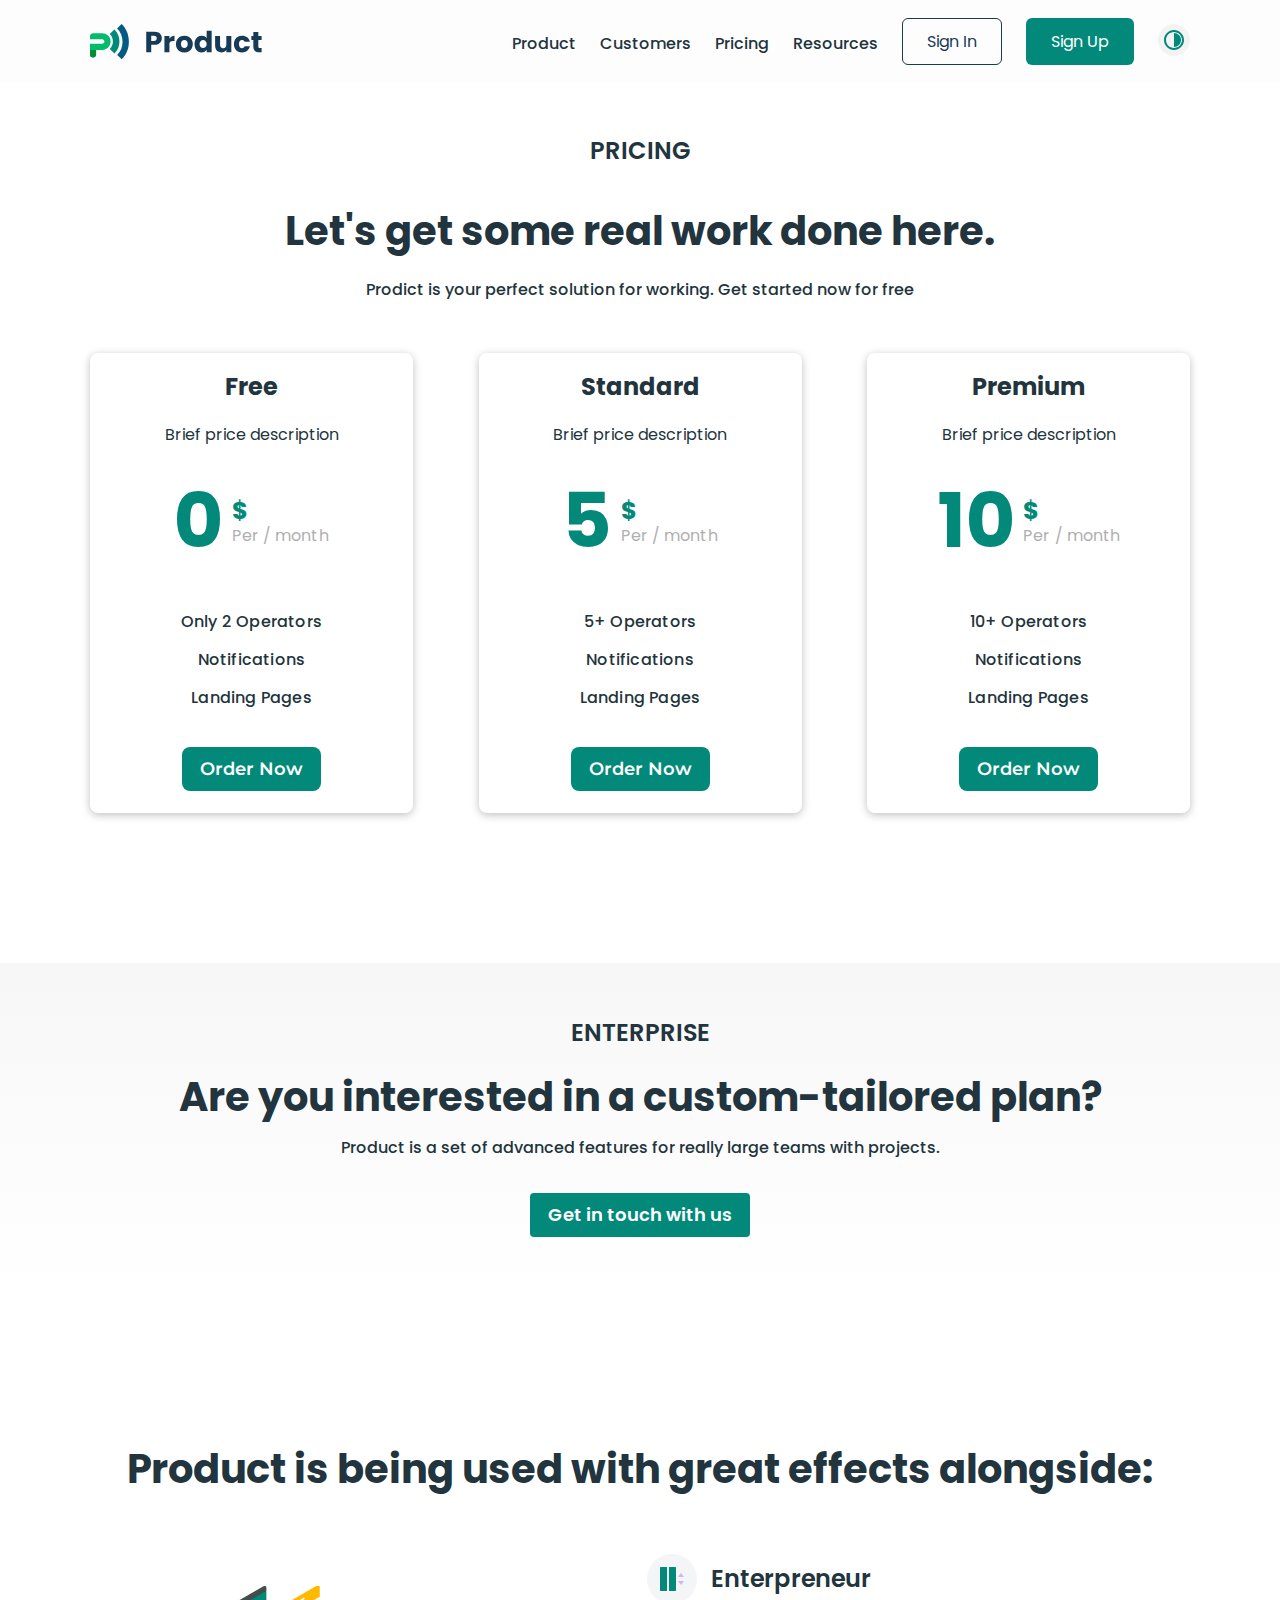
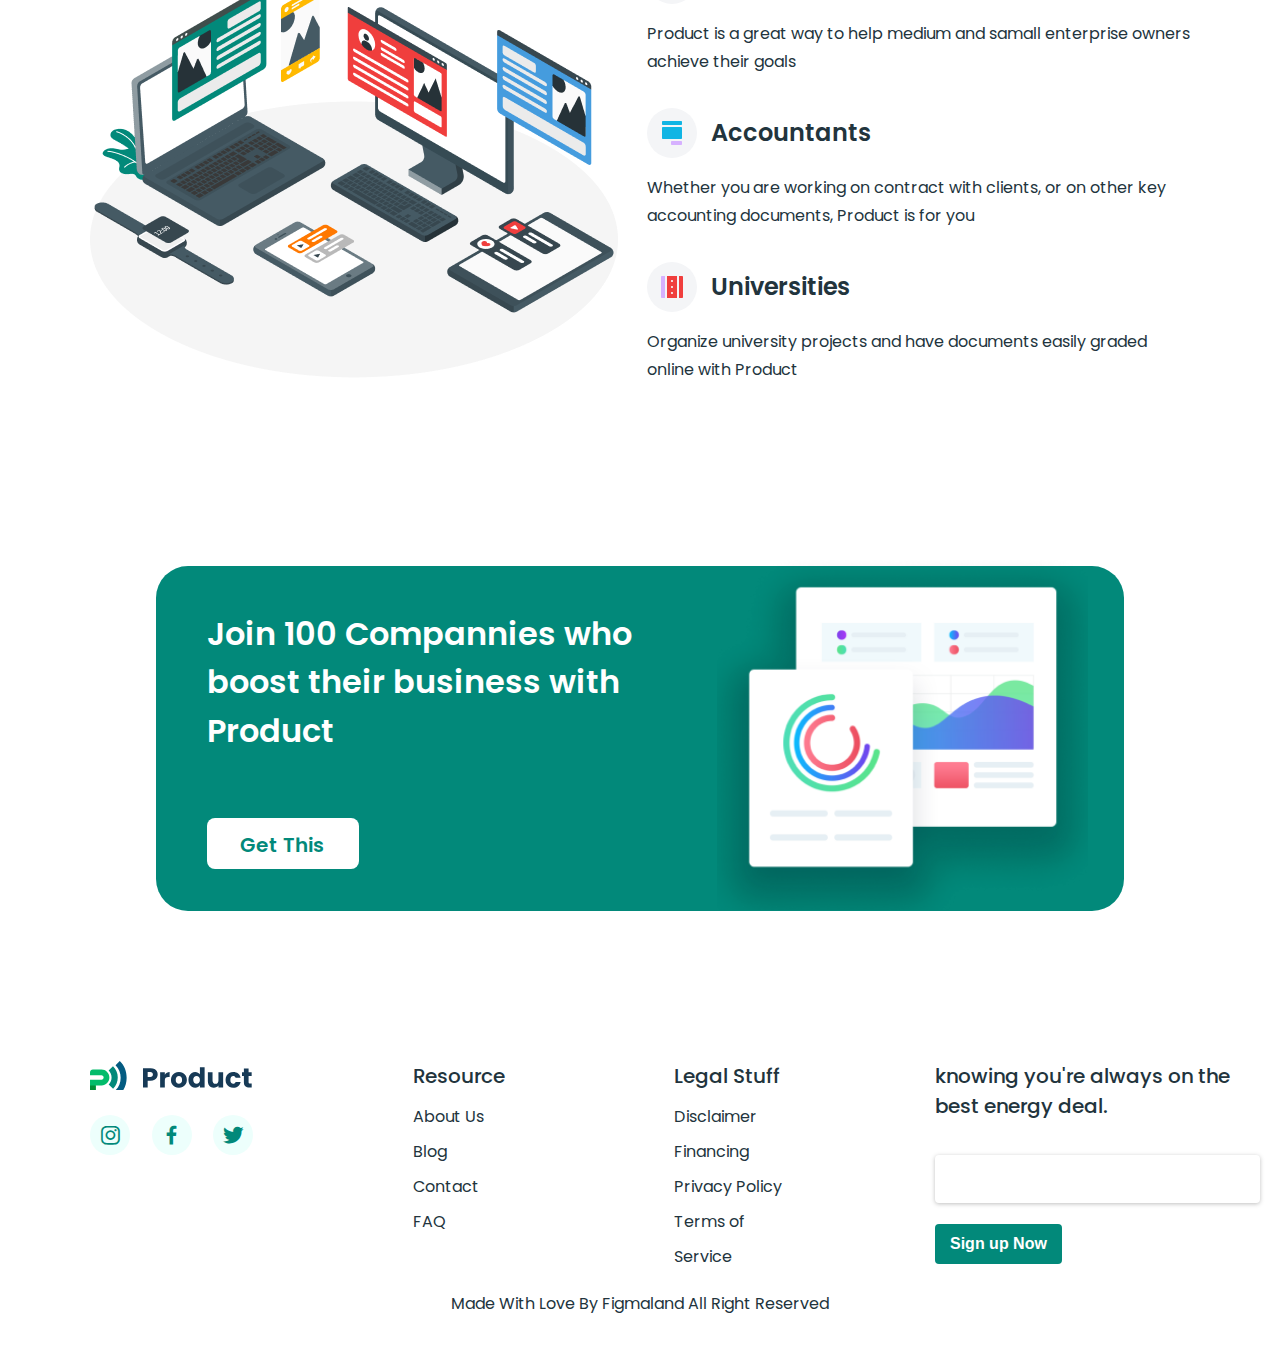
==== pricing.html @ 0b4092fb "change piricing" ====
<!DOCTYPE html>
<html lang="en">
<head>
    <meta charset="UTF-8">
    <meta http-equiv="X-UA-Compatible" content="IE=edge">
    <meta name="viewport" content="width=device-width, initial-scale=1.0">
    <title>MyProduct</title>
    <link rel="stylesheet" href="https://necolas.github.io/normalize.css/8.0.1/normalize.css">
    <link href='https://unpkg.com/boxicons@2.1.1/css/boxicons.min.css' rel='stylesheet'>
    <link rel="preconnect" href="https://fonts.googleapis.com">
    <link rel="preconnect" href="https://fonts.gstatic.com" crossorigin>
    <link href="https://fonts.googleapis.com/css2?family=Poppins:wght@400;500;600;700;800&display=swap" rel="stylesheet">
    <link rel="stylesheet" href="./css/col.css">
    <link rel="stylesheet" href="./css/pricing.css">
    <link rel="icon" href="imgs/logotip.svg">
</head>
<body>
    <section id="hero">
        <header class="header">
            <div class="container">
                <div class="header__site">
                    <div class="header__logo-box grow" id="logo"></div>
                    <nav class="header__nav nav" id="headerNav">
                            <button class="nav__close" id="closeBtn">
                                <i class='bx bx-x'></i>
                            </button>
                        <ul class="nav__list">
                            <li class="nav__item">
                                <a class="nav__link active" href="index.html">Product </a>
                            </li>
                            <li class="nav__item">
                                <a class="nav__link" href="#"> Customers</a>
                            </li>
                            <li class="nav__item">
                                <a class="nav__link" href="#"> Pricing</a>
                            </li>
                            <li class="nav__item">
                                <a class="nav__link" href="#">Resources</a>
                            </li>
                        </ul>
                        <div class="nav__btns">
                            <a class="header__btn sign-in" href="#">Sign In</a>
                            <a class="header__btn sign-up " href="#">Sign Up</a>
                        </div>
                    </nav>
                    <button class="header__dark darkBtn" id="darkSite">
                        <img class="darkBtn__img" class="" src="./imgs/sun-moon.svg" alt="dark-light">
                    </button>
                    <button id="menuBtn" class="header__menu">
                        <i class='bx bx-menu'></i>
                    </button>
                </div>
            </div>
       </header>
    </section>

    <section class="price">
        <div class="container">
            <div class="price__page">
                <div class="price__desc">
                    <span class="price__span">Pricing</span>
                    <h2 class="price__title title">Let's get some real work done here.</h2>
                    <p class="price__text text">Prodict is your perfect solution for working. Get started now for free</p>
                </div>
                <ul class="price__list">
                    <li class="price__item prc">
                        <h3 class="prc__title">Free</h3>
                        <p class="prc__text">Brief price description</p>
                        <div class="prc__box">
                            <p class="prc__nol">0</p>
                            <div class="prc__dlr-box">
                                <p class="prc__dlr">$</p>
                                <p class="prc__time">Per / month</p>
                            </div>
                        </div>
                        <ul class="prc__list">
                            <li class="prc__item">
                                Only 2 Operators
                            </li>
                            <li class="prc__item">
                                Notifications
                            </li>
                            <li class="prc__item">
                                Landing Pages
                            </li>
                        </ul>
                        <a class="prc__btn" href="#">Order Now</a>
                    </li>
                    <li class="price__item prc">
                        <h3 class="prc__title">Standard</h3>
                        <p class="prc__text">Brief price description</p>
                        <div class="prc__box">
                            <p class="prc__nol">5</p>
                            <div class="prc__dlr-box">
                                <p class="prc__dlr">$</p>
                                <p class="prc__time">Per / month</p>
                            </div>
                        </div>
                        <ul class="prc__list">
                            <li class="prc__item">
                                5+ Operators
                            </li>
                            <li class="prc__item">
                                Notifications
                            </li>
                            <li class="prc__item">
                                Landing Pages
                            </li>
                        </ul>
                        <a class="prc__btn" href="#">Order Now</a>
                    </li>
                    <li class="price__item prc">
                        <h3 class="prc__title">Premium</h3>
                        <p class="prc__text">Brief price description</p>
                        <div class="prc__box">
                            <p class="prc__nol">10</p>
                            <div class="prc__dlr-box">
                                <p class="prc__dlr">$</p>
                                <p class="prc__time">Per / month</p>
                            </div>
                        </div>
                        <ul class="prc__list">
                            <li class="prc__item">
                                10+ Operators
                            </li>
                            <li class="prc__item">
                                Notifications
                            </li>
                            <li class="prc__item">
                                Landing Pages
                            </li>
                        </ul>
                        <a class="prc__btn" href="#">Order Now</a>
                    </li>
                </ul>
            </div>
        </div>
    </section>
    <section class="enter">
        <div class="container">
           <div class="enter__page">
                <span class="enter__span">ENTERPRISE</span>
                <h2 class="enter__title title">Are you interested  in a custom-tailored plan?</h2>
                <p class="enter__text text">Product is a set of advanced features for really large teams with projects.</p>
                <a class="enter__btn" href="#">Get in touch with us</a>
           </div>
        </div>
    </section>
    <section class="effects">
        <div class="container">
            <div class="effects__title-box">
                <h2 class="effects__title title">Product is being used with great effects alongside:</h2>
            </div>
            <div class="effects__page">
                <div class="effects__img-box">
                    <img class="effects__bigimg" src="./imgs/komputers.png" alt="komputers">
                </div>
                <ul class="effects__desc">
                    <li class="effects__item">
                        <div class="effects__name">
                            <img class="effects__img" src="./imgs/circle1.svg" alt="circle">
                            <h3 class="effects__title-job">Enterpreneur</h3>
                        </div>
                        <p class="effects__text">Product is a great way to help medium and samall enterprise owners achieve their goals</p>
                    </li>
                    <li class="effects__item">
                        <div class="effects__name">
                            <img class="effects__img" src="./imgs/circle2.svg" alt="circle">
                            <h3 class="effects__title-job">Accountants</h3>
                        </div>
                        <p class="effects__text">Whether you are working on contract with clients, or on other key accounting documents, Product is for you</p>
                    </li>
                    <li class="effects__item">
                        <div class="effects__name">
                            <img class="effects__img" src="./imgs/circle3.svg" alt="circle">
                            <h3 class="effects__title-job">Universities</h3>
                        </div>
                        <p class="effects__text">Organize university projects and have documents easily graded online with Product</p>
                    </li>
                </ul>
            </div>
        </div>
    </section>

    <aside class="helps">
        <div class="container">
            <div class="helps__box">
                <div class="helps__desc">
                    <h2 class="helps__title">Join 100 Compannies who boost their business with <br> Product</h2>
                    <a class="helps__btn" href="#">
                        Get This
                    </a>
                </div>
                <div class="helps__img-box">
                    <img class="helps__img" src="./imgs/aside-img.png" alt="structura">
                </div>
            </div>
        </div>
    </aside>

    <footer class="footer">
        <div class="container">
            <div class="footer__content">
                <div class="footer__media media">
                    <div class="footer__img-box"></div>
                    <ul class="media__list row middle">
                        <li class="media__item">
                            <i class='bx bxl-instagram'></i>
                        </li>
                        <li class="media__item">
                            <i class='bx bxl-facebook'></i>
                        </li>
                        <li class="media__item">
                            <i class='bx bxl-twitter'></i>
                        </li>
                    </ul>
                </div>
                <div class="footer__list-box resource">
                    <h3 class="resource__title">
                       Resource
                    </h3>
                    <ul class="resource__list">
                        <li class="resource__item">
                            <a class="resource__link" href="#">About Us</a>
                        </li>
                        <li class="resource__item">
                            <a class="resource__link" href="#">Blog</a>
                        </li>
                        <li class="resource__item">
                            <a class="resource__link" href="#">Contact</a>
                        </li>
                        <li class="resource__item">
                            <a class="resource__link" href="#">FAQ</a>
                        </li>
                    </ul>
                </div>
                <div class="footer__list-box resource">
                    <h3 class="resource__title">
                        Legal Stuff
                    </h3>
                    <ul class="resource__list">
                        <li class="resource__item">
                            <a class="resource__link" href="#">Disclaimer</a>
                        </li>
                        <li class="resource__item">
                            <a class="resource__link" href="#">Financing</a>
                        </li>
                        <li class="resource__item">
                            <a class="resource__link" href="#">Privacy Policy</a>
                        </li>
                        <li class="resource__item">
                            <a class="resource__link" href="#">Terms of Service</a>
                        </li>
                    </ul>
                </div>
                <form class="footer__form form">
                   <p class="form__text">knowing you're always on the best energy deal. </p>
                   <input class="form__input" type="text">
                   <button class="form__btn" type="submit">
                    Sign up Now
                   </button>
                </form>
            </div>
            <span class="footer__span">Made With Love By Figmaland All Right Reserved 
            </span>
        </div>
    </footer>

    <script src="js/main.js"></script>

</body>
</html>
---- css/col.css ----
*{
    margin: 0;
    padding: 0;
    box-sizing: border-box;
}

.container{
    margin: 0 auto;
}

.row{
    display: flex;
    flex-flow: row wrap;
}

.between{
    justify-content: space-between;
}

.around{
    justify-content: space-around;
}

.evenly{
    justify-content: space-evenly;
}

.middle{
    align-items: center;
}

.center{
    text-align: center;
    justify-content: center;
}

.col-1{
    max-width: 8.33333%;
    flex-basis: 8.33333%;
}
.col-2{
    max-width: 16.66666%;
    flex-basis: 16.66666%;
}
.col-3{
    max-width: 25%;
    flex-basis: 25%;
}
.col-4{
    max-width: 33.33333%;
    flex-basis: 33.33333%;
}
.col-5{
    max-width: 41.66666%;
    flex-basis: 41.66666%;
}
.col-6{
    max-width: 50%;
    flex-basis: 50%;
}
.col-7{
    max-width: 58.33333%;
    flex-basis: 58.33333%;
}
.col-8{
    max-width: 66.66666%;
    flex-basis: 66.66666%;
}
.col-9{
    max-width: 75%;
    flex-basis: 75%;
}
.col-10{
    max-width: 83.33333%;
    flex-basis: 83.33333%;
}
.col-11{
    max-width: 91.66666%;
    flex-basis: 91.66666%;
}
.col-12{
    max-width: 100%;
    flex-basis: 100%;
}

.design-item{
    margin-bottom: 194px;
}

.teamworks{
    flex-direction: row-reverse;
}

.name{
    margin-bottom: 5px;
    font-weight: bold;
    font-size: 28px;
    line-height: 32px;
    color: #56597a;
}

.from{
    font-size: 16px;
    line-height: 32px;
    color: #ababab;
}

.site-brands{
    margin-bottom: 83px;
}
---- css/pricing.css ----
@import url('https://fonts.googleapis.com/css2?family=Montserrat:wght@500;600;700&display=swap');

*,
*::after,
*::before {
    padding: 0;
    margin: 0;
    box-sizing: border-box;
}

.dark {
    --bg-color2: #1f2e35;
    --bg-color: #1f2e35;
    --text-color: #fff;
    --btn-color: #fff;
    --logo-img: url('../imgs/logo-dark.svg');
    --bg-img1: url('../imgs/Bg-dark.svg');
    --bg-img2: url('../imgs/bg-dark2.svg');
    --bg-color3: #22343d;

}

:root {
    --bg-color2: #fff;
    --bg-color: #e5e5e518;
    --text-color: #22343d;
    --primary-color: #02897a;
    --btn-color: #173a56;
    --logo-img: url('../imgs/logo-white (2).svg');
    --bg-img1: url('../imgs/Bg-img.svg');
    --bg-img2: url('../imgs/bg-img2.svg');
    --mont-family:  'Montserrat', sans-serif;
    --bg-color3:  linear-gradient(180deg, #F7F7F7 0%, rgba(247, 247, 247, 0) 100%);
}

body {
    font-family: 'Poppins', sans-serif;
    display: flex;
    flex-direction: column;
    min-height: 100vh;
    background-color: var(--bg-color2);
}

.container{
    max-width: 1140px;
    width: 100%;
    padding: 0 20px;
}

ul {
    list-style-type: none;
}

a {
    text-decoration: none;
}

.grow {
    flex-grow: 1;
}

.title {
    font-weight: bold;
    font-size: 40px;
    line-height: 60px;
    text-align: center;
    color: var(--text-color);
}

.text {
    font-weight: 500;
    font-size: 16px;
    line-height: 26px;
    color: var(--text-color);
}

/* Header */

#hero {
    background-color: var(--bg-color);
}

.header__site {
    padding: 18px 0;
    position: relative;
}

.header__site {
    display: flex;
    flex-direction: row;
    align-items: center;
    justify-content: space-between;
}

.header__logo-box {
    width: 178px;
    height: 36px;
    background-image: var(--logo-img);
    background-repeat: no-repeat;
    background-size: contain;
}

.header__nav {
    display: flex;
    flex-direction: row;
    align-items: center;
    justify-content: space-between;
}

.nav__list {
    display: flex;
    flex-direction: row;
    align-items: center;
    justify-content: space-between;
}

.nav__item {
    margin-right: 24px;
    padding-top: 5px;
}

.nav__link {
    font-weight: 500;
    font-size: 16px;
    line-height: 28px;
    color: var(--text-color);
}

.nav__btns {
    display: flex;
    flex-direction: row;
    align-items: center;
    justify-content: space-between;
}

.header__btn {
    margin-right: 24px;
    padding: 10px 24px;
    border: 1px solid var(--btn-color);
    border-radius: 6px;
}
.sign-in {
    color: var(--btn-color);
}

.sign-up {
    color: #fff;
    background-color: var(--primary-color);
    border-color: transparent;
}

.darkBtn {
    border: none;
    background-color: transparent;
    cursor: pointer;
}

.darkBtn:hover{
    opacity: 0.5;
}

.darkBtn__img {
    width: 32px;
    height: 32px;
}

.header__menu {
    border: none;
    background-color: transparent;
    display: none;
}

.bx-menu {
    font-size: 35px;
    color: var(--btn-color);
}

.nav__close {
    position: absolute;
    top: 0;
    left: 0;
    border: none;
    background-color: transparent;
    display: none;
}

.bx-x {
    font-size: 35px;
    color: #fff;
}



/* PRICE */

.price {
    padding: 50px 0 150px 0;
}

.price__desc {
    display: flex;
    flex-direction: column;
    align-items: center;
    justify-content: center;
}

.price__span {
    font-weight: 600;
    font-size: 24px;
    line-height: 36px;
    color: var(--text-color);
    margin-bottom: 32px;
    text-transform: uppercase;
}

.price__title {
    margin-bottom: 16px;
    font-weight: bold;
    font-size: 40px;
    line-height: 60px;
    text-align: center;
    color: var(--text-color);
}
.price__text {
    margin-bottom: 50px;
}
.price__list {
    display: flex;
    flex-direction: row;
    align-items: center;
    justify-content: space-between;
}
.price__item {
    padding-top: 23px;
    width: 323px;
    height: 460px;
    box-shadow: 0px 2px 8px rgba(0, 0, 0, 0.25);
    border-radius: 8px;
    background-color: #fff;
    display: flex;
    flex-direction: column;
    align-items: center;
    justify-content: center;
    transition: all 0.3s ease;
}

.price__item:hover {
    background-color: #02897a;
}
.price__item:hover .prc__title {
    color: #fff;
}
.price__item:hover .prc__text {
    color: #fff;
}
.price__item:hover .prc__nol {
    color: #fff;
}
.price__item:hover .prc__dlr {
    color: #fff;
}
.price__item:hover .prc__item {
    color: #fff;
}
.price__item:hover .prc__btn {
    color: #02897a;
    background-color: #fff;
}

.prc__title {
    font-weight: bold;
    font-size: 24px;
    line-height: 40px;
    color: #22343D;
    margin-bottom: 8px;
}
.prc__text {
    font-size: 16px;
    line-height: 40px;
    color: #22343D;
    margin-bottom: 16px;
}
.prc__box {
    display: flex;
    align-items: center;
    margin-bottom: 40px;
}
.prc__nol {
    font-weight: bold;
    font-size: 76px;
    line-height: 100px;
    text-align: center;
    letter-spacing: 0.2px;
    color: #02897a;
}
.prc__dlr-box {
    margin-left: 8px;
}
.prc__dlr {
    font-weight: bold;
    font-size: 24px;
    line-height: 30px;
    letter-spacing: 0.1px;
    color: #02897a;

}
.prc__time {
    font-size: 16px;
    line-height: 19px;
    letter-spacing: 0.1px;
    color: #AFAFAF;
}
.prc__list {
    margin-bottom: 38px;
}
.prc__item {
    font-weight: 500;
    font-size: 16px;
    line-height: 22px;
    letter-spacing: 0.2px;
    color: #22343D;
    text-align: center;
}

.prc__item:not(:last-child) {
    margin-bottom: 16px;
}

.prc__btn {
    font-family: var(--mont-family);
    padding: 11px 18px;
    background-color: #02897a;
    border-radius: 8px;
    font-weight: 600;
    font-size: 18px;
    line-height: 22px;
    color: #fff;
    margin-bottom: 32px;
}

/* ENTERPIRICE */

.enter {
    padding: 52px 0;
    background: var(--bg-color3);
}

.enter__page {
    display: flex;
    flex-direction: column;
    align-items: center;
    justify-content: center;
}

.enter__span {
    font-weight: 600;
    font-size: 24px;
    line-height: 36px;
    color: var(--text-color);
    margin-bottom: 16px;
}
.enter__title {
    margin-bottom: 8px;
}

.enter__text {
    margin-bottom: 32px;
}

.enter__btn {
    padding: 11px 18px;
    background-color: var(--primary-color);
    color: #fff;
    border-radius: 4px;
    font-weight: 600;
    font-size: 18px;
    line-height: 22px;
}


/*  EFFECTS   */


.effects {
    padding: 150px 0 75px 0;

}
.effects__title-box {
    margin: 0 auto;

}
.effects__title {
    margin-bottom: 55px;
}
.effects__page {
    display: flex;
    align-items: center;
    justify-content: space-between;
}

.effects__bigimg {
    width: 528px;
    height: 392px;
    object-fit: cover;
}

.effects__desc {
    width: 543px;
}

.effects__item {
    margin-bottom:  32px;
    
}
.effects__name {
    display: flex;
    align-items: center;
    margin-bottom: 16px;
}

.effects__img {
    width: 50px;
    height: 50px;
    margin-right: 14px;
}

.effects__title-job {
    font-weight: 600;
    font-size: 24px;
    line-height: 36px;
    text-align: center;
    color: var(--text-color);
}

.effects__text {
    font-size: 16px;
    line-height: 28px;
    display: flex;
    align-items: center;
    color: var(--text-color);
}


/* background: linear-gradient(180deg, #F7F7F7 0%, rgba(247, 247, 247, 0) 100%); */


/* ACIDE */

.helps {
    padding: 75px 0;
    display: flex;
}

.helps__box {
    width: 968px;
    height: 345px;
    display: flex;
    align-items: center;
    background-color: var(--primary-color);
    border-radius: 32px;
    margin: 0 auto;
}
.helps__desc {
    padding: 49px 0px 56px 51px;

}
.helps__title {
    font-weight: 600;
    font-size: 32px;
    line-height: 151.4%;
    color: #fff;
    margin-bottom: 75px;
    width: 510px;
}
.helps__btn {
    background: #fff;
    border-radius: 8px;
    font-weight: 600;
    font-size: 20px;
    line-height: 30px;
    color: var(--primary-color);
    padding: 13px 35px 10px 33px;
}

.helps__img {
    width: 371px;
    height: 350px;
    object-fit: cover;
}


/* footer */



.footer {
    padding: 75px 0 50px 0;
}

.footer__content {
    display: flex;
    flex-direction: row;
    justify-content: space-between;
    margin-bottom: 15px;
}

.footer__media {
    margin-right: 160px;
}

.footer__img-box {
    width: 163px;
    height: 29px;
    background-image: var(--logo-img);
    background-size: cover;
    background-repeat: no-repeat;
    margin-bottom: 25px;
}
.media__list {
    width: 163px;
    display: flex;
    align-items: center;
    justify-content: space-between;
}
.media__item {
    width: 40px;
    height: 40px;
    border-radius: 50%;
    background-color: #edfffc;
    display: flex;
    justify-content: center;
    align-items: center;
}

.bxl-instagram {
    color: var(--primary-color);
    font-size: 25px;
}
.bxl-facebook {
    color: var(--primary-color);
    font-size: 25px;
}
.bxl-twitter {
    color: var(--primary-color);
    font-size: 25px;
}

.resource {
    margin-right: 130px;
}
.resource__title {
    font-weight: 500;
    font-size: 20px;
    line-height: 30px;
    color: var(--text-color);
    margin-bottom: 8px;
}
.resource__list {
    width: 131px;
}

.resource__link {
    font-size: 16px;
    line-height: 35px;
    color: var(--text-color);
}


.form__text {
    font-weight: 500;
    font-size: 20px;
    line-height: 30px;
    color: var(--text-color);
    margin-bottom: 34px;
}
.form__input {
    width: 325px;
    height: 48px;
    margin-bottom: 21px;
    filter: drop-shadow(0px 1px 2px rgba(0, 0, 0, 0.25));
    padding: 10px;
    border-radius: 4px;
    border: 1px solid transparent;
    background-color: #fff;
}

.form__input:focus {
    outline: none;
}
.form__btn {
    padding: 8px 15px;
    background-color: var(--primary-color);
    font-weight: bold;
    font-size: 16px;
    line-height: 24px;
    text-align: center;
    color: #fff;
    border-radius: 4px;
    border: none;
}

.form__btn:focus{
    outline: none;
}


.footer__span {
    font-size: 16px;
    line-height: 30px;
    color: var(--text-color);
    display: flex;
    justify-content: center;
}



@media screen and (max-width: 900px){
    .container {
        width: 90%;
        padding: 0;
    }

    .header {
        width: 100%;
        box-shadow: 0px -2px 8px rgba(0, 0, 0, 0.25);
    }

    .header__site {
        width: 100%;
    }

    .header__menu {
        display: block;
    }

    .header__nav{
        flex-direction: column;
        width: 100vw;
        height: 100vh;
        position: fixed;
        top: 0;
        right: -100%;
        padding-top: 90px;
        opacity: 0;
        transition: all 0.5s ease;
        background-color: rgba(0, 0, 0, 0.795);
        text-align: center;
    }

    .nav__item {
        margin-right: 0;
        padding-top: 0;
        border-bottom: 2px solid var(--primary-color)
    }

    .nav__item:not(:last-child) {
        margin-bottom: 24px;
    }

    
    .sign-in {
        margin-bottom: 24px;
        border-color: #fff;
        color: #fff;
        
    }

    .nav__close {
        display: block;
    }

    .header__site {
        position: relative;
    }

    .darkBtn {
        position: absolute;
        top: 20px;
        right: 35px;
    }

    .nav__btns {
        flex-direction: column;
        justify-content: center;
        position: relative;
        top: -70px;
        left: 4%;
    }

    .hero__row {
        flex-direction: column-reverse;
    }

    .hero__img {
        width: 100%;
        height: 90%;
    }

    .hero__desc {
        padding-top: 20px;
        width: 100%;
    }

    .hero__btns {
        display: flex;
        flex-direction: row;
    }

    /* BUILD */

    .build {
        padding-top: 100px;
    }


    .build__list {
        flex-flow: wrap;
        justify-content: center;
    }


    /* MANAGMENT */

    .managment__content {
        flex-direction: column-reverse;
    }

    .managment__imgbox {
        margin-bottom: 50px;
    }

    .managment__img {
        width: 100%;
        height: 90%;
    }

    .managment__info {
        width: 100%;
    }

    .managment__title {
        margin-bottom: 16px;
    }

    /* SUPPORT */

    .support__content {
        flex-direction: column;
        padding-top: 20px;
    }

    .support__info {
        margin-left: 0;
    }

    .support__imgbox {
        margin-bottom: 50px;
    }

    .support__img {
        width: 100%;
        height: 90%;
    }

    .support__info {
        width: 100%;
    }

    /* EASY */

    .easy {
        width: 100%;
        padding: 73px 0; 
    }

    .easy__title {
        width: 100%;
        font-weight: bold;
        font-size: 32px;
    }

    .easy__text {
        width: 100%;
        font-weight: 500;
        font-size: 16px;
        line-height: 26px;
    }

    .easy__lists {
        flex-direction: column;
    }

    .process__item {
        width: 100%;
        margin: 0 5px;
    }

    .process__text {
        text-align: center;
        padding: 10px 25px;
        width: 100%;
        font-weight: 500;
        font-size: 16px;
        line-height: 24px;
        color: #2F281E;
    }

    .process__img {
        width: 90px;
        height: 90px;
    }

    /* strategies */

    .strategies__title {
        width: 100%;
    }

    .strategies__text {
        width: 100%;
    }

    .strategies__list {
        flex-direction: column;
        justify-content: stretch;
    }

    .strategies__item {
        width: 100%;
        border: none;
    }

    .strs__img {
        width: 100%;
        height: 100%;
    }

    .strategies__list {
        margin-bottom: 0;
    }

    .strategies__round {
        display: none;
    }

    /* PRICE */

    .price {
        padding: 0;
    }

    .price__desc {
        margin-bottom: 50px;
    }

    .price__list {
        flex-direction: column;
        align-items: center;
    }

    .price__item {
        width: 60%;
        height: 100%;
        margin-bottom: 32px;
    }


    /* CLIENTS */

    .clients__text {
        width: 100%;
    }

    .clients__title {
        text-align: center;
        width: 100%;
    }

    .clients__list {
        flex-direction: column;

    }

    .clients__item {
        width: 100%;
        height: 100%;
        margin-bottom: 32px;
    }

    /*  ACIDE  */

    .helps__box {
        flex-direction: column;
        width: 100%;
        height: 100%;
        align-items: center;
        text-align: center;
    }

    .helps__desc {
        width: 100%;
        height: 100%;
        padding: 17px 0 0 0;
        margin-bottom: 30px;
    }

    .helps__title {
        width: 100%;
        font-size: 32px;
        line-height: 151.4%;
    }

    .helps__img {
        width: 100%;
        height: 100%;
    }


    /* footer */

    .footer__content {
        flex-direction: column;
        width: 100%;
        align-items: center;
    }

    .footer__media {
        margin-right: 0;
        margin-bottom: 32px;
    }

    .form__input {
        width: 100%;
    }

    .footer__span {
        width: 100%;
    }

    .resource {
        width: 100%;
        margin-right: 0;
    }

    .footer__list-box {
        display: flex;
        flex-direction: column;
        justify-content: center;
        text-align: center;
        margin-bottom: 32px;
    }

    .resource__list {
        text-align: center;
        display: flex;
        flex-direction: column;
        justify-content: center;
        margin: 0 auto;
    }

    .form {
        display: flex;
        flex-direction: column;
        justify-content: center;
        align-items: center;
    }

    .form__text {
        width: 100%;
    }


}




@media screen and (max-width: 768px){

    
    .nav__list {
        flex-direction: column;
        text-align: center;
    }

    .nav__link {
        color: #fff;
        font-size: 20px;
    }


    .price__item {
        width: 90%;
        height: 100%;
    }
}


.show {
    opacity: 1;
    right: 0;
}

.test {
    display: none;
}

.none{
    display: none;
}
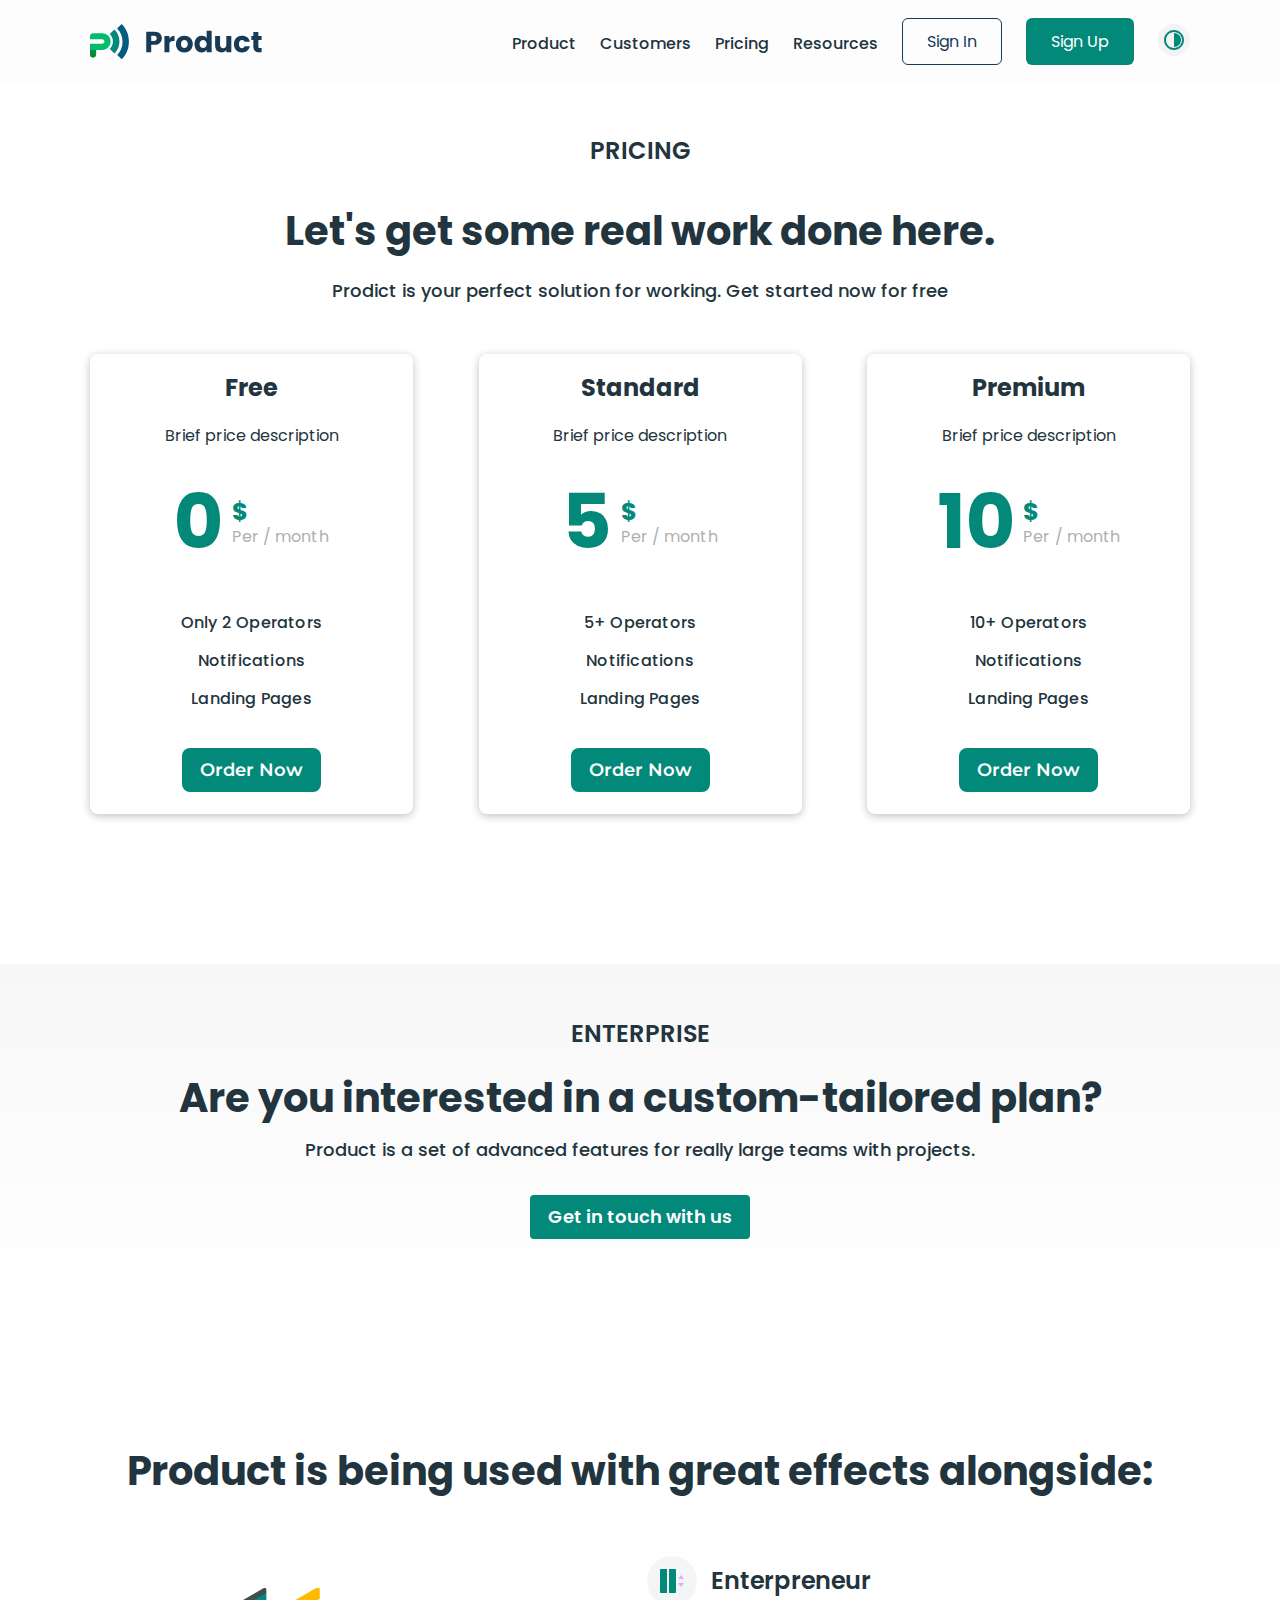
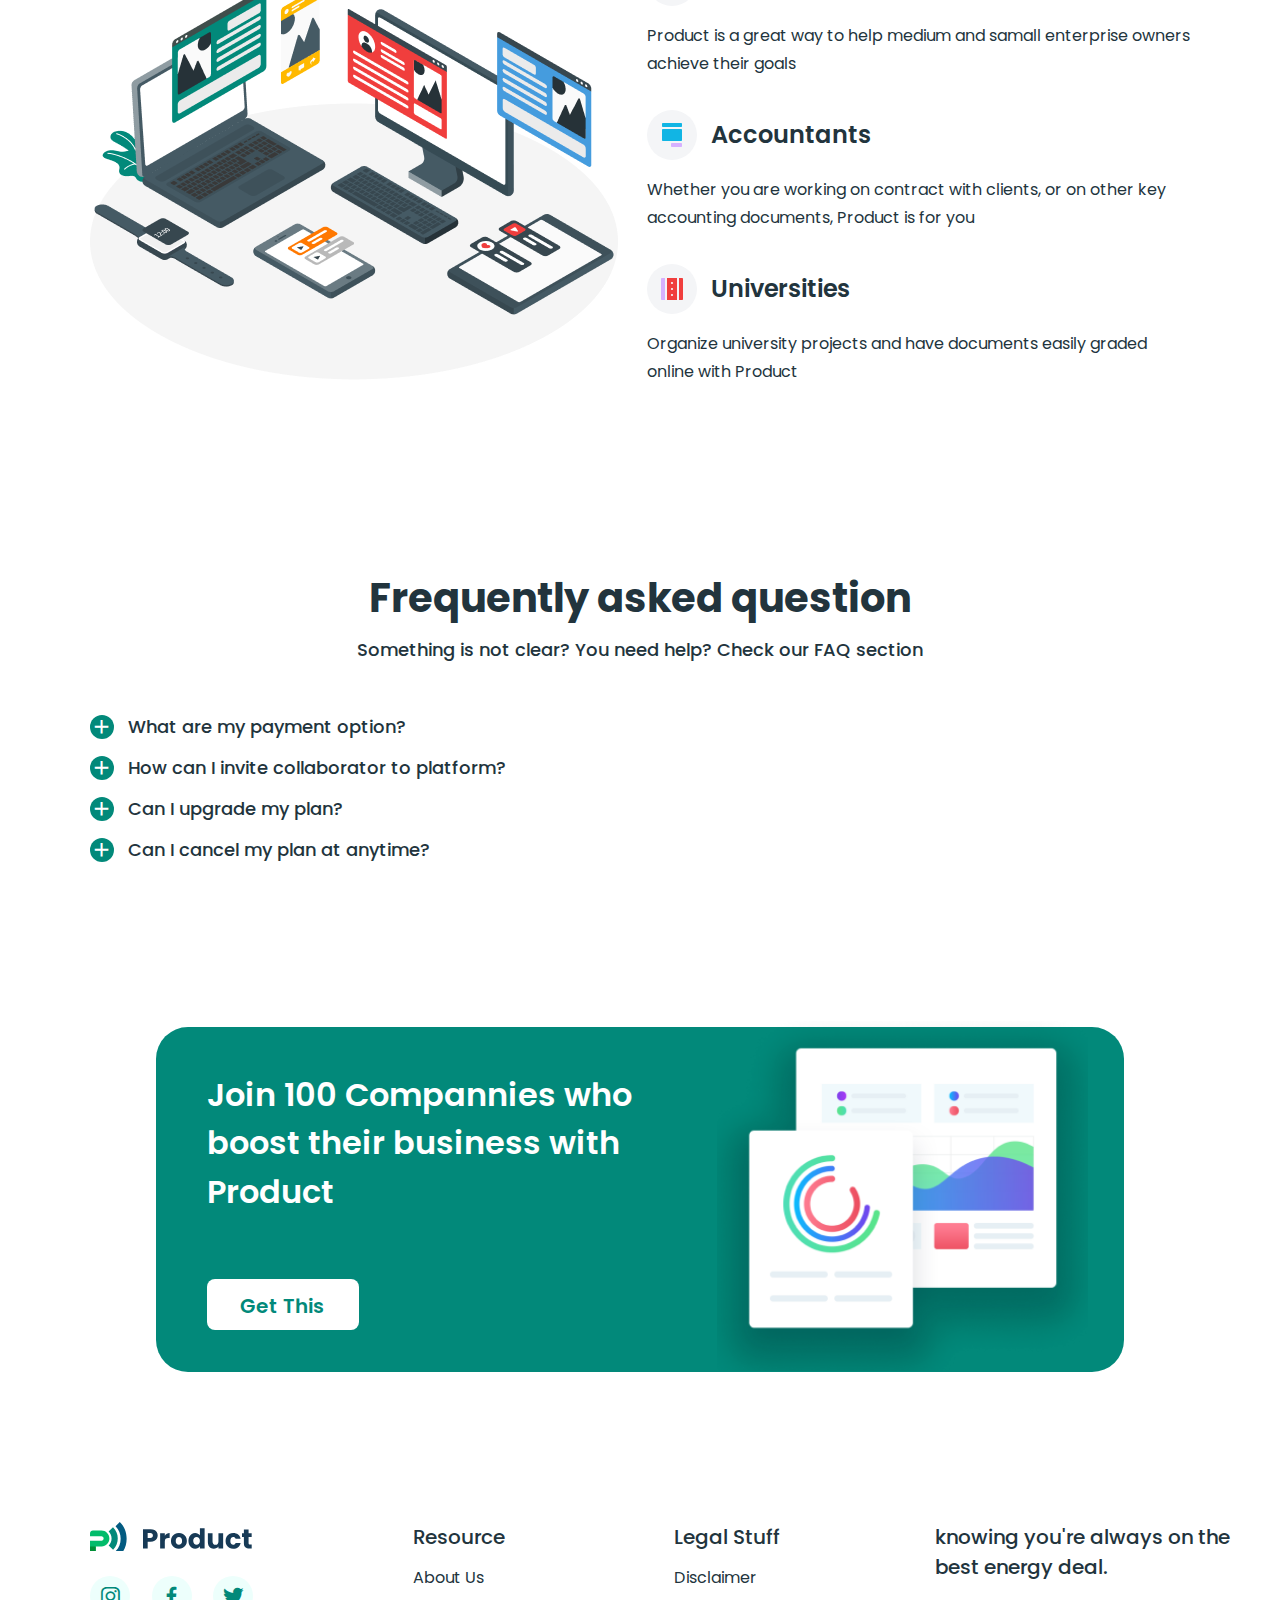
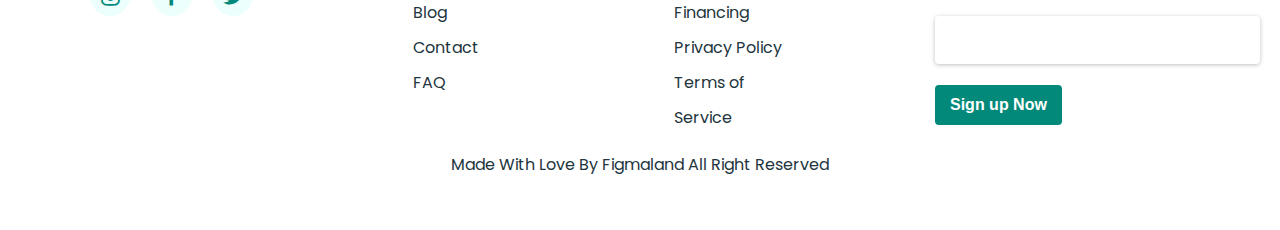
==== commit f43958a3: "changed page piricing" ====
--- a/pricing.html
+++ b/pricing.html
@@ -182,6 +182,45 @@
         </div>
     </section>
 
+    <section class="question">
+        <div class="container">
+            <div class="question__page">
+                <h2 class="question__title title">Frequently asked question</h2>
+                <p class="question__text text">Something is not clear? You need help? Check our FAQ section</p>
+            </div>
+            <ul class="question__list">
+                <li class="question__item">
+                    <div class="question__desc-box row middle">
+                        <button class="question__btn" id="plusModal"><i class='bx bx-plus' id="icon"></i></button>
+                        <h4 class="question__title-down">What are my payment option?</h4>
+                    </div>
+                    <p class="question__text-down" id="modalText">After creating your account you will have an oppurtunity to create your first project that will be associated withthe collaborators e-mail. An invitation  will be sent automatically. Then, invited user will have to confirm his account by e-mail and finish userd onboarding.</p>
+                </li>
+                <li class="question__item">
+                    <div class="question__desc-box row middle">
+                        <button class="question__btn" id="plusModal2"><i class='bx bx-plus' id="icon2"></i></button>
+                        <h4 class="question__title-down">How can I invite collaborator to platform?</h4>
+                    </div>
+                    <p class="question__text-down" id="modalText2">After creating your account you will have an oppurtunity to create your first project that will be associated withthe collaborators e-mail. An invitation  will be sent automatically. Then, invited user will have to confirm his account by e-mail and finish userd onboarding.</p>
+                </li>
+                <li class="question__item">
+                    <div class="question__desc-box row middle">
+                        <button class="question__btn" id="plusModal3"><i class='bx bx-plus' id="icon3"></i></button>
+                        <h4 class="question__title-down">Can I upgrade my plan?</h4>
+                    </div>
+                    <p class="question__text-down" id="modalText3">After creating your account you will have an oppurtunity to create your first project that will be associated withthe collaborators e-mail. An invitation  will be sent automatically. Then, invited user will have to confirm his account by e-mail and finish userd onboarding.</p>
+                </li>
+                <li class="question__item">
+                    <div class="question__desc-box row middle">
+                        <button class="question__btn" id="plusModal4"><i class='bx bx-plus' id="icon4"></i></button>
+                        <h4 class="question__title-down">Can I cancel my plan at anytime?</h4>
+                    </div>
+                    <p class="question__text-down" id="modalText4">After creating your account you will have an oppurtunity to create your first project that will be associated withthe collaborators e-mail. An invitation  will be sent automatically. Then, invited user will have to confirm his account by e-mail and finish userd onboarding.</p>
+                </li>
+            </ul>
+        </div>
+    </section>
+
     <aside class="helps">
         <div class="container">
             <div class="helps__box">
--- a/css/pricing.css
+++ b/css/pricing.css
@@ -69,8 +69,8 @@
 
 .text {
     font-weight: 500;
-    font-size: 16px;
-    line-height: 26px;
+    font-size: 18px;
+    line-height: 27px;
     color: var(--text-color);
 }
 
@@ -441,7 +441,64 @@
 }
 
 
-/* background: linear-gradient(180deg, #F7F7F7 0%, rgba(247, 247, 247, 0) 100%); */
+/* QUESTIONS */
+
+.question {
+    padding: 75px 0;
+}
+.question__page {
+    text-align: center;
+}
+.question__title {
+    margin-bottom: 8px;
+}
+
+.question__text {
+    margin-bottom: 50px;
+    font-size: 18px;
+    line-height: 27px;
+   
+}
+
+}
+.question__item {
+    padding-bottom: 22px;
+    border-bottom: 1px solid #e7e7e7;
+    margin-bottom: 16px;
+
+}
+.question__btn {
+    border-radius: 50%;
+    background-color: var(--primary-color);
+    width: 24px;
+    height: 24px;
+    border: none;
+    display: flex;
+    align-items: center;
+    margin-right: 14px;
+    cursor: pointer;
+}
+.bx-plus {
+    color: #fff;
+    font-size: 23px;
+}
+
+.question__desc-box {
+    margin-bottom: 14px;
+}
+.question__title-down {
+    font-weight: 500;
+    font-size: 18px;
+    line-height: 27px;
+    color: var(--text-color);
+}
+.question__text-down {
+    width: 920px;
+    font-size: 16px;
+    line-height: 24px;
+    color: var(--text-color);
+    display: none;
+}
 
 
 /* ACIDE */
@@ -687,166 +744,20 @@
         left: 4%;
     }
 
-    .hero__row {
-        flex-direction: column-reverse;
-    }
-
-    .hero__img {
-        width: 100%;
-        height: 90%;
-    }
-
-    .hero__desc {
-        padding-top: 20px;
-        width: 100%;
-    }
-
-    .hero__btns {
-        display: flex;
-        flex-direction: row;
-    }
-
-    /* BUILD */
-
-    .build {
-        padding-top: 100px;
-    }
-
-
-    .build__list {
-        flex-flow: wrap;
-        justify-content: center;
-    }
-
-
-    /* MANAGMENT */
-
-    .managment__content {
-        flex-direction: column-reverse;
-    }
-
-    .managment__imgbox {
-        margin-bottom: 50px;
-    }
-
-    .managment__img {
-        width: 100%;
-        height: 90%;
-    }
-
-    .managment__info {
-        width: 100%;
-    }
-
-    .managment__title {
-        margin-bottom: 16px;
-    }
-
-    /* SUPPORT */
-
-    .support__content {
-        flex-direction: column;
-        padding-top: 20px;
-    }
-
-    .support__info {
-        margin-left: 0;
-    }
-
-    .support__imgbox {
-        margin-bottom: 50px;
-    }
-
-    .support__img {
-        width: 100%;
-        height: 90%;
-    }
-
-    .support__info {
-        width: 100%;
-    }
-
-    /* EASY */
-
-    .easy {
-        width: 100%;
-        padding: 73px 0; 
-    }
-
-    .easy__title {
-        width: 100%;
-        font-weight: bold;
-        font-size: 32px;
-    }
-
-    .easy__text {
-        width: 100%;
-        font-weight: 500;
-        font-size: 16px;
-        line-height: 26px;
-    }
-
-    .easy__lists {
-        flex-direction: column;
-    }
-
-    .process__item {
-        width: 100%;
-        margin: 0 5px;
-    }
-
-    .process__text {
+    .title {
+        width: 100%;
         text-align: center;
-        padding: 10px 25px;
-        width: 100%;
-        font-weight: 500;
-        font-size: 16px;
-        line-height: 24px;
-        color: #2F281E;
-    }
-
-    .process__img {
-        width: 90px;
-        height: 90px;
-    }
-
-    /* strategies */
-
-    .strategies__title {
-        width: 100%;
-    }
-
-    .strategies__text {
-        width: 100%;
-    }
-
-    .strategies__list {
-        flex-direction: column;
-        justify-content: stretch;
-    }
-
-    .strategies__item {
-        width: 100%;
-        border: none;
-    }
-
-    .strs__img {
-        width: 100%;
-        height: 100%;
-    }
-
-    .strategies__list {
-        margin-bottom: 0;
-    }
-
-    .strategies__round {
-        display: none;
+    }
+
+    .text {
+        width: 100%;
+        text-align: center;
     }
 
     /* PRICE */
 
     .price {
-        padding: 0;
+        padding: 50px 0 0 0;
     }
 
     .price__desc {
@@ -864,28 +775,56 @@
         margin-bottom: 32px;
     }
 
-
-    /* CLIENTS */
-
-    .clients__text {
-        width: 100%;
-    }
-
-    .clients__title {
+    .price__text {
         text-align: center;
-        width: 100%;
-    }
-
-    .clients__list {
+    }
+
+    /* EFFECTS */
+
+    .effects__page {
         flex-direction: column;
-
-    }
-
-    .clients__item {
+    }
+
+    .effects__bigimg {
         width: 100%;
         height: 100%;
-        margin-bottom: 32px;
-    }
+    }
+
+    .effects__item {
+        width: 100%;
+    }
+
+    .effects__name {
+        width: 100%;
+        display: flex;
+    }
+
+    .effects__img {
+        margin-right: 0;
+    }
+
+    .effects__text {
+        width: 90%;
+    }
+
+    .effects__title-job {
+        width: 100%;
+    }
+
+    /*    QUESTION    */
+
+    .question__desc-box {
+        width: 100%;
+        /* display: flex; */
+    }
+
+    .border {
+        width: 100%;
+    }
+
+    /* .question__title-down {
+        width: 100%;
+    } */
 
     /*  ACIDE  */
 
@@ -1007,4 +946,13 @@
 
 .none{
     display: none;
+}
+
+.mode {
+    display: block;
+}
+
+.bx-minus {
+    font-size: 23px;
+    color: #fff;
 }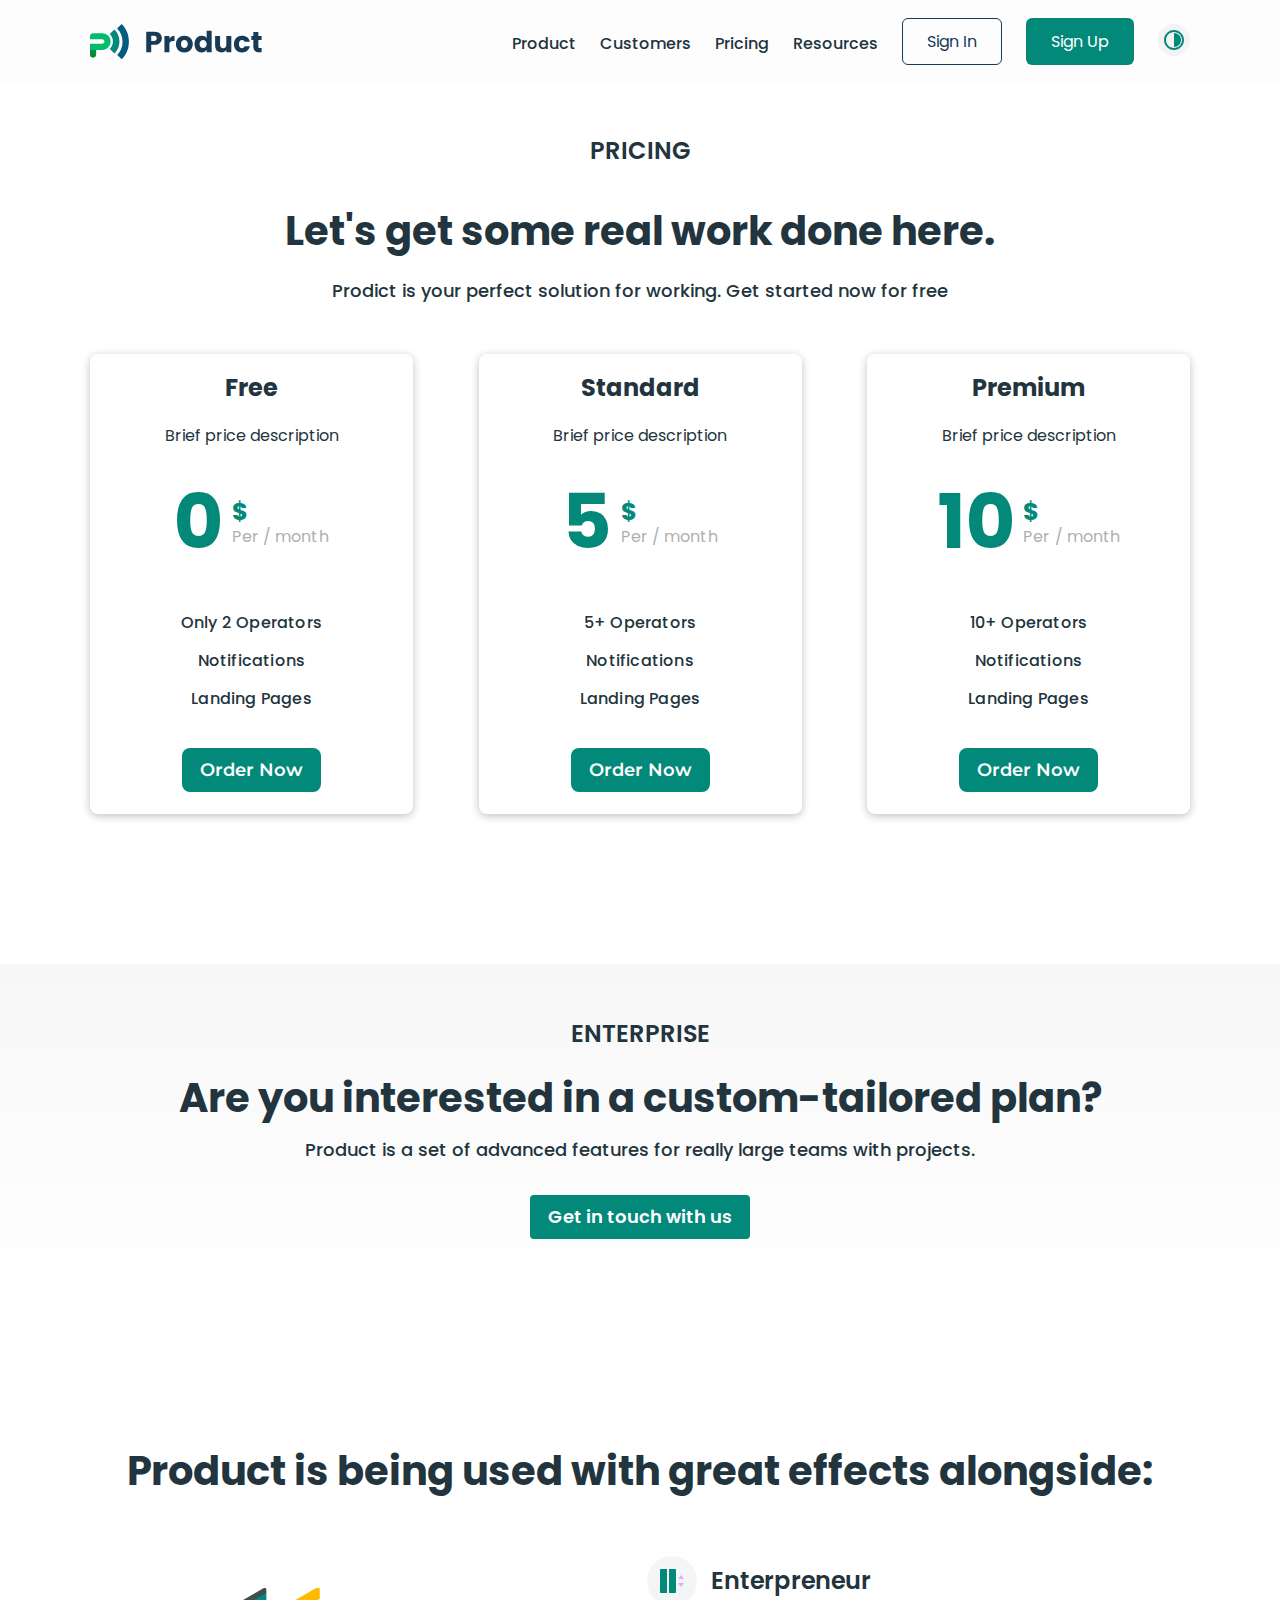
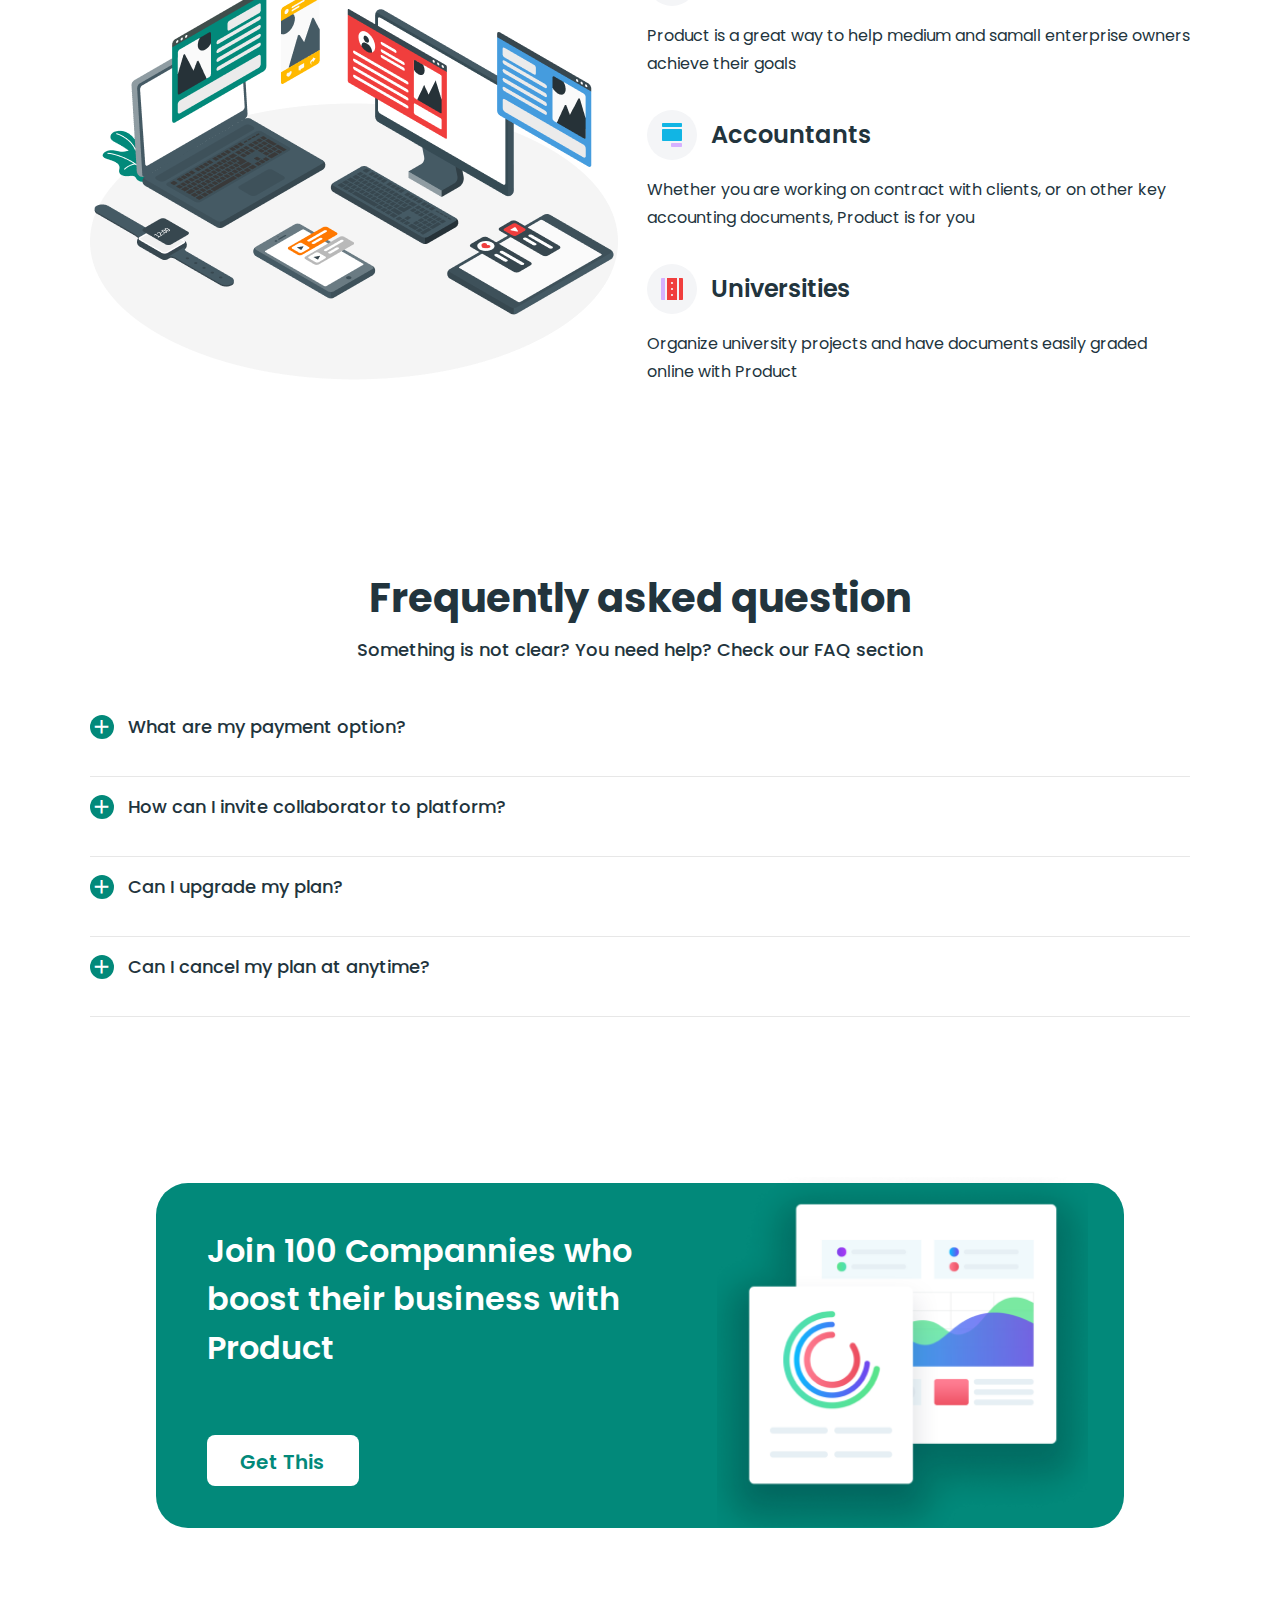
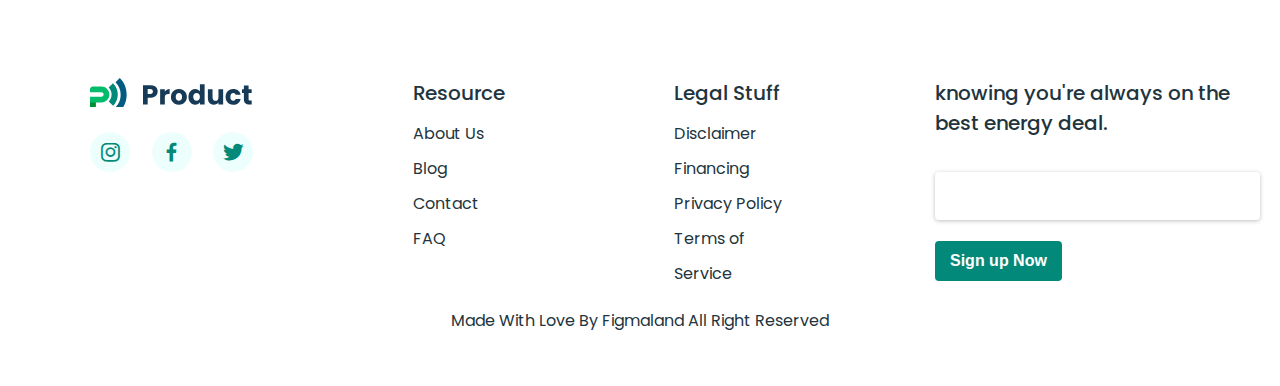
==== commit a93e977f: "change piricing" ====
--- a/pricing.html
+++ b/pricing.html
@@ -190,28 +190,28 @@
             </div>
             <ul class="question__list">
                 <li class="question__item">
-                    <div class="question__desc-box row middle">
+                    <div class="question__desc-box">
                         <button class="question__btn" id="plusModal"><i class='bx bx-plus' id="icon"></i></button>
                         <h4 class="question__title-down">What are my payment option?</h4>
                     </div>
                     <p class="question__text-down" id="modalText">After creating your account you will have an oppurtunity to create your first project that will be associated withthe collaborators e-mail. An invitation  will be sent automatically. Then, invited user will have to confirm his account by e-mail and finish userd onboarding.</p>
                 </li>
                 <li class="question__item">
-                    <div class="question__desc-box row middle">
+                    <div class="question__desc-box">
                         <button class="question__btn" id="plusModal2"><i class='bx bx-plus' id="icon2"></i></button>
                         <h4 class="question__title-down">How can I invite collaborator to platform?</h4>
                     </div>
                     <p class="question__text-down" id="modalText2">After creating your account you will have an oppurtunity to create your first project that will be associated withthe collaborators e-mail. An invitation  will be sent automatically. Then, invited user will have to confirm his account by e-mail and finish userd onboarding.</p>
                 </li>
                 <li class="question__item">
-                    <div class="question__desc-box row middle">
+                    <div class="question__desc-box">
                         <button class="question__btn" id="plusModal3"><i class='bx bx-plus' id="icon3"></i></button>
                         <h4 class="question__title-down">Can I upgrade my plan?</h4>
                     </div>
                     <p class="question__text-down" id="modalText3">After creating your account you will have an oppurtunity to create your first project that will be associated withthe collaborators e-mail. An invitation  will be sent automatically. Then, invited user will have to confirm his account by e-mail and finish userd onboarding.</p>
                 </li>
                 <li class="question__item">
-                    <div class="question__desc-box row middle">
+                    <div class="question__desc-box">
                         <button class="question__btn" id="plusModal4"><i class='bx bx-plus' id="icon4"></i></button>
                         <h4 class="question__title-down">Can I cancel my plan at anytime?</h4>
                     </div>
--- a/css/pricing.css
+++ b/css/pricing.css
@@ -460,7 +460,6 @@
    
 }
 
-}
 .question__item {
     padding-bottom: 22px;
     border-bottom: 1px solid #e7e7e7;
@@ -493,11 +492,16 @@
     color: var(--text-color);
 }
 .question__text-down {
-    width: 920px;
+    width: 90%;
     font-size: 16px;
     line-height: 24px;
     color: var(--text-color);
     display: none;
+}
+
+.question__desc-box {
+    display: flex;
+    align-items: center;
 }
 
 
@@ -781,50 +785,65 @@
 
     /* EFFECTS */
 
+    .effects {
+        padding: 50px 0;
+    
+    }
+    .effects__title-box {
+        width: 100%;
+    
+    }
+    .effects__title {
+        width: 100%;
+    }
+
     .effects__page {
         flex-direction: column;
     }
-
+    
     .effects__bigimg {
         width: 100%;
         height: 100%;
-    }
-
+        
+    }
+    
+    .effects__desc {
+        width: 100%;
+    }
+    
     .effects__item {
         width: 100%;
-    }
-
-    .effects__name {
-        width: 100%;
-        display: flex;
-    }
-
-    .effects__img {
-        margin-right: 0;
-    }
-
+        
+    }
+    
+    .effects__title-job {
+        text-align: left;
+    }
+    
     .effects__text {
-        width: 90%;
-    }
-
-    .effects__title-job {
-        width: 100%;
-    }
+        width: 100%;
+    }
+    
+    
+    
+
+
+
+
 
     /*    QUESTION    */
 
     .question__desc-box {
         width: 100%;
-        /* display: flex; */
     }
 
     .border {
         width: 100%;
     }
 
-    /* .question__title-down {
-        width: 100%;
-    } */
+    .question__title-down {
+        width: 100%;
+    }
 
     /*  ACIDE  */
 
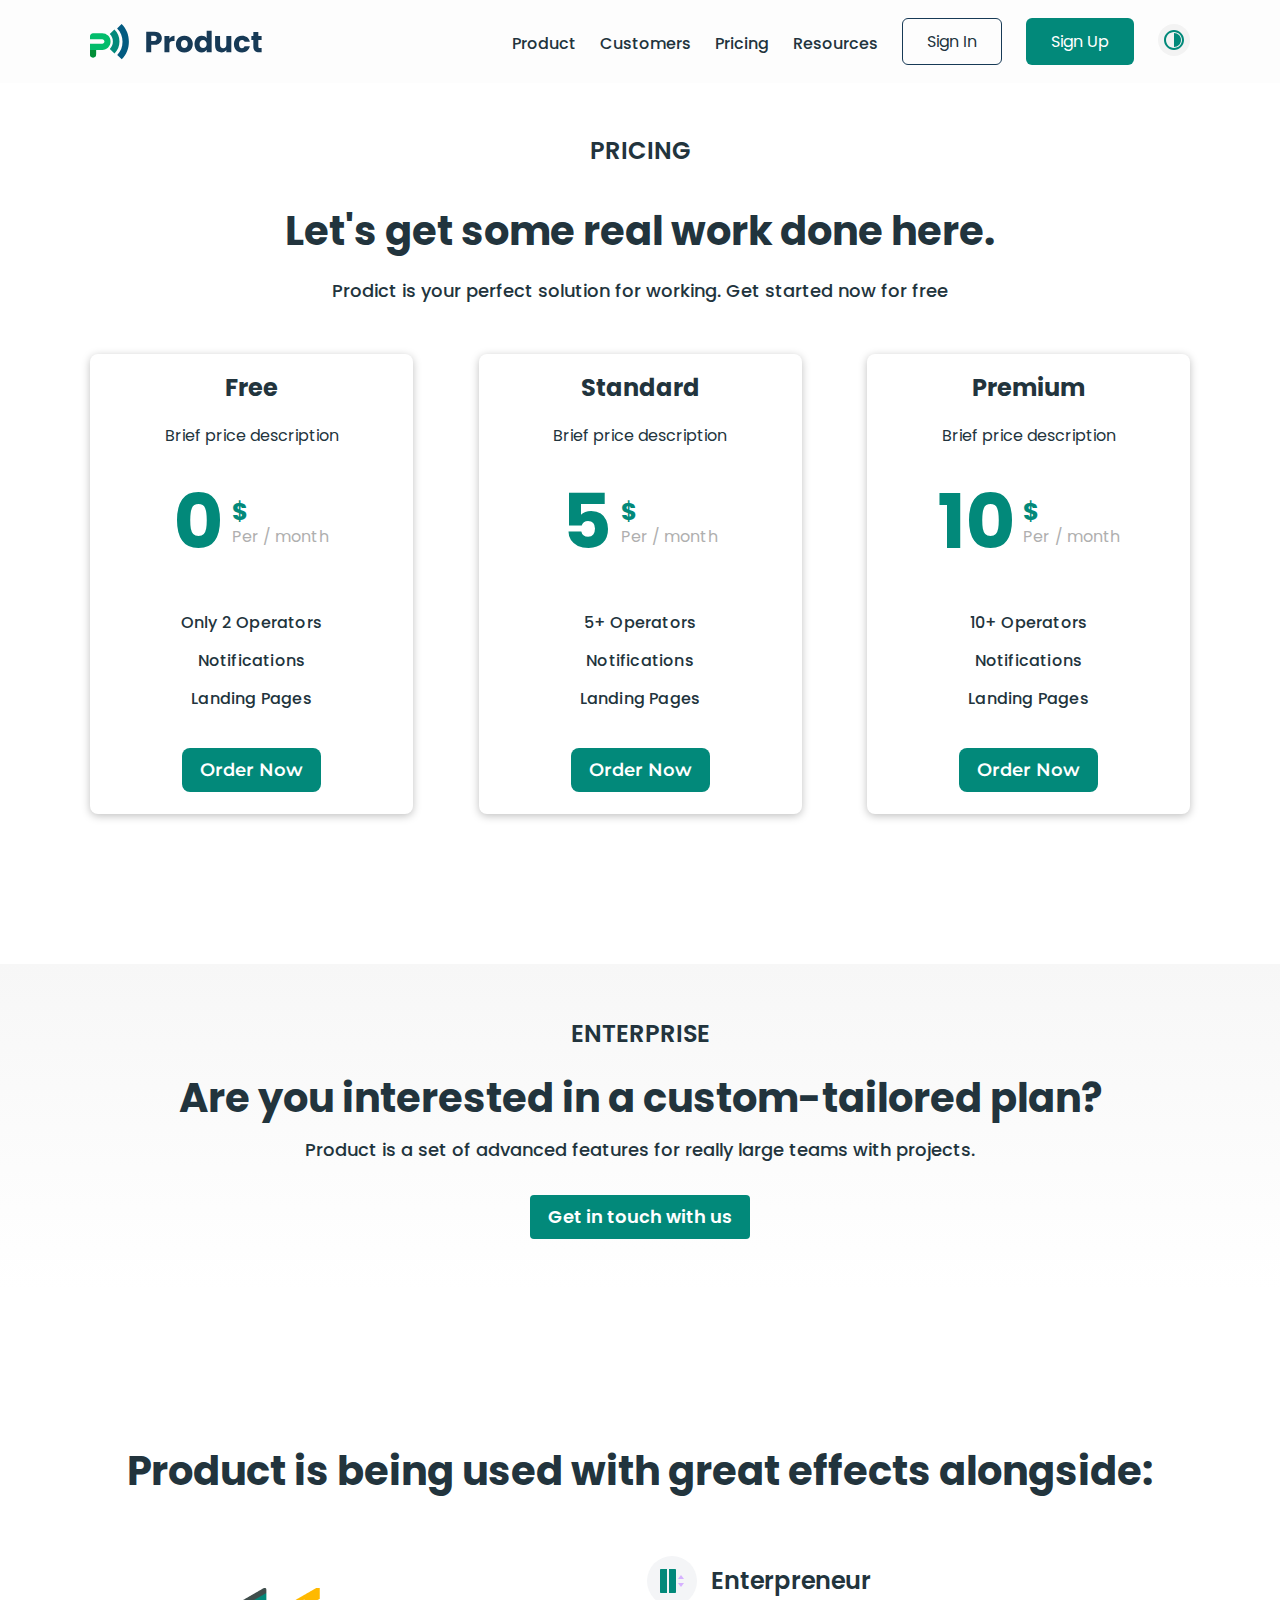
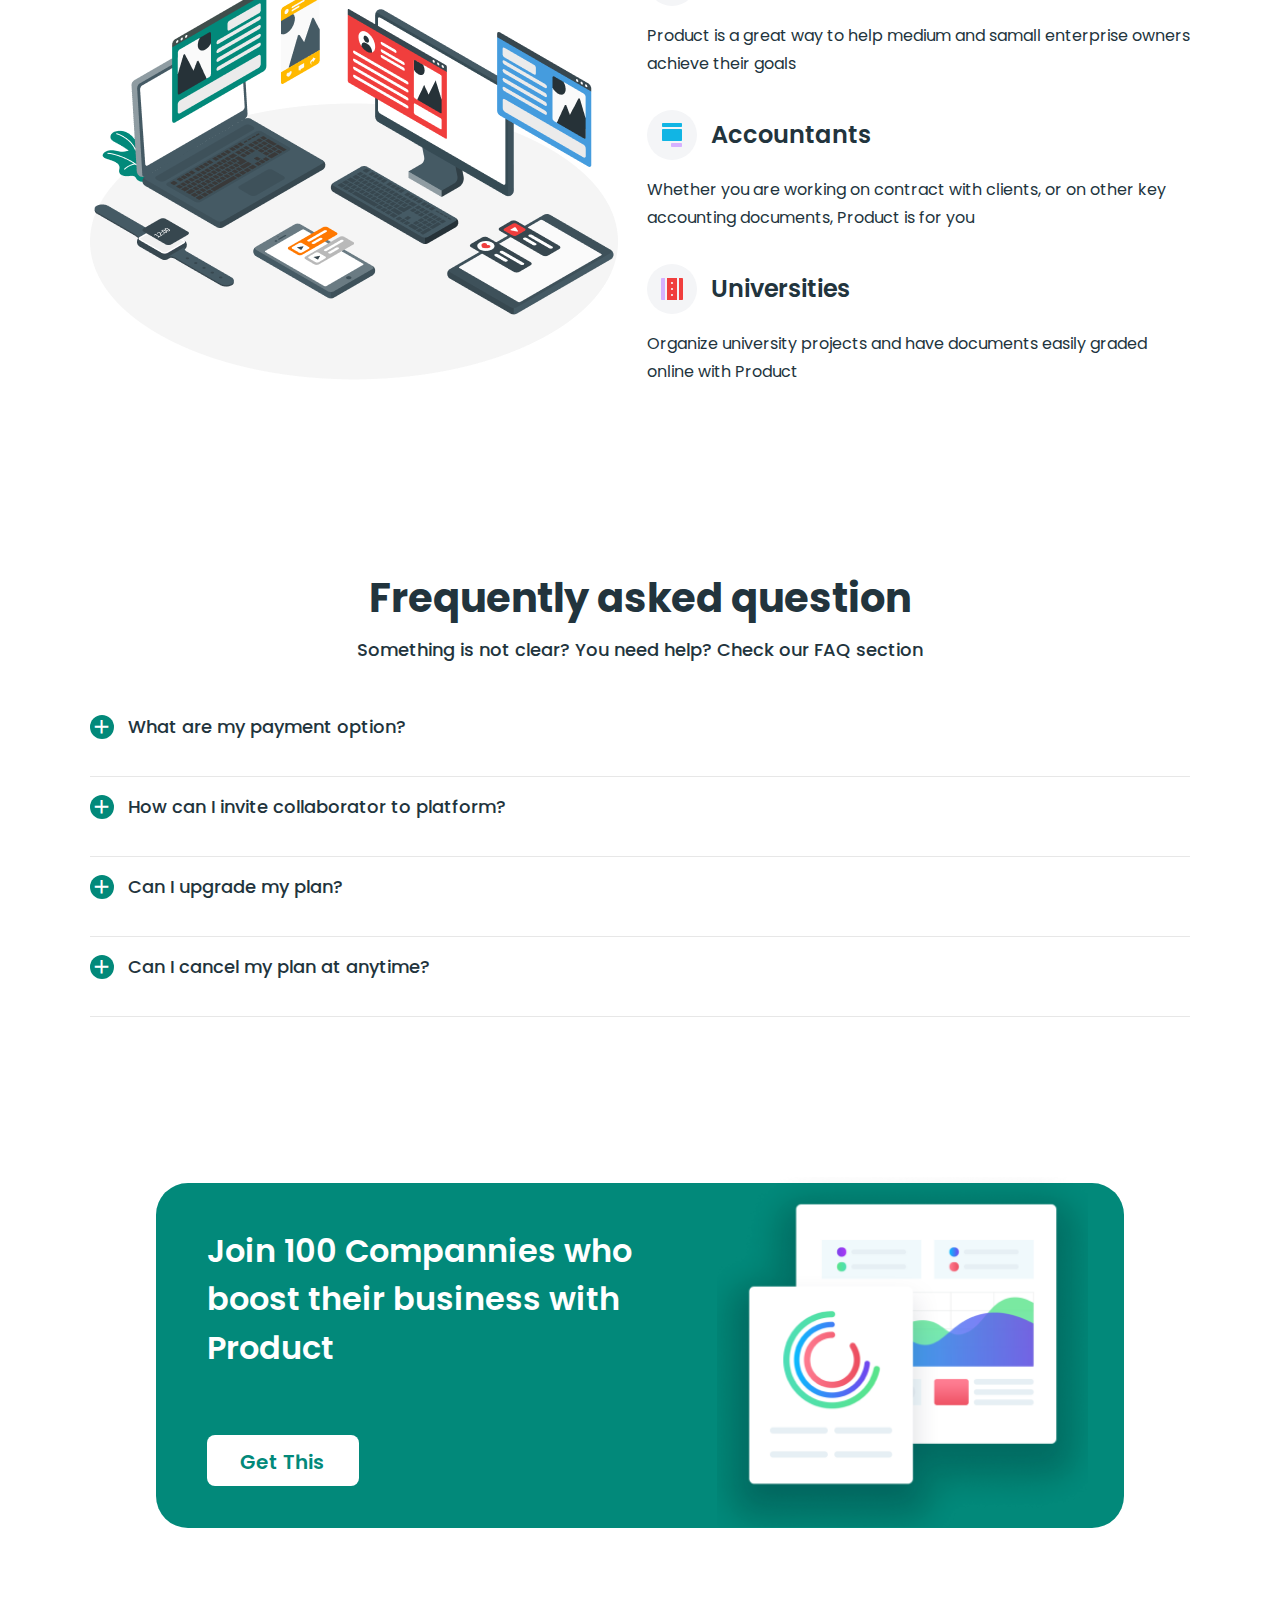
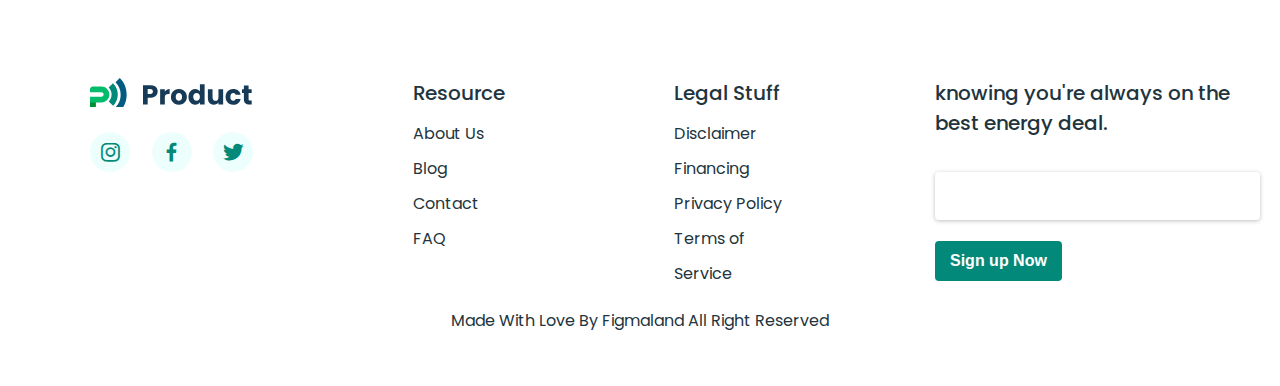
==== commit 33e3ef1d: "finish" ====
--- a/pricing.html
+++ b/pricing.html
@@ -29,13 +29,13 @@
                                 <a class="nav__link active" href="index.html">Product </a>
                             </li>
                             <li class="nav__item">
-                                <a class="nav__link" href="#"> Customers</a>
+                                <a class="nav__link" href="customer.html"> Customers</a>
                             </li>
                             <li class="nav__item">
-                                <a class="nav__link" href="#"> Pricing</a>
+                                <a class="nav__link" href="pricing.html"> Pricing</a>
                             </li>
                             <li class="nav__item">
-                                <a class="nav__link" href="#">Resources</a>
+                                <a class="nav__link" href="recourses.html">Resources</a>
                             </li>
                         </ul>
                         <div class="nav__btns">
--- a/css/pricing.css
+++ b/css/pricing.css
@@ -126,6 +126,11 @@
     color: var(--text-color);
 }
 
+.nav__link:hover {
+    border-bottom: 3px solid var(--primary-color);
+    color: var(--primary-color);
+}
+
 .nav__btns {
     display: flex;
     flex-direction: row;
@@ -140,7 +145,14 @@
     border-radius: 6px;
 }
 .sign-in {
-    color: var(--btn-color);
+    color: var(--text-color);
+}
+
+.sign-in:hover {
+    color: #fff;
+    background-color: var(--primary-color);
+    box-shadow: inset 0px 7px 40px 7px #03d6bf;
+    border-color: transparent;
 }
 
 .sign-up {
@@ -187,6 +199,10 @@
 .bx-x {
     font-size: 35px;
     color: #fff;
+}
+
+.sign-up:hover {
+    box-shadow: inset 0px 7px 40px 7px #03d6bf;
 }
 
 
